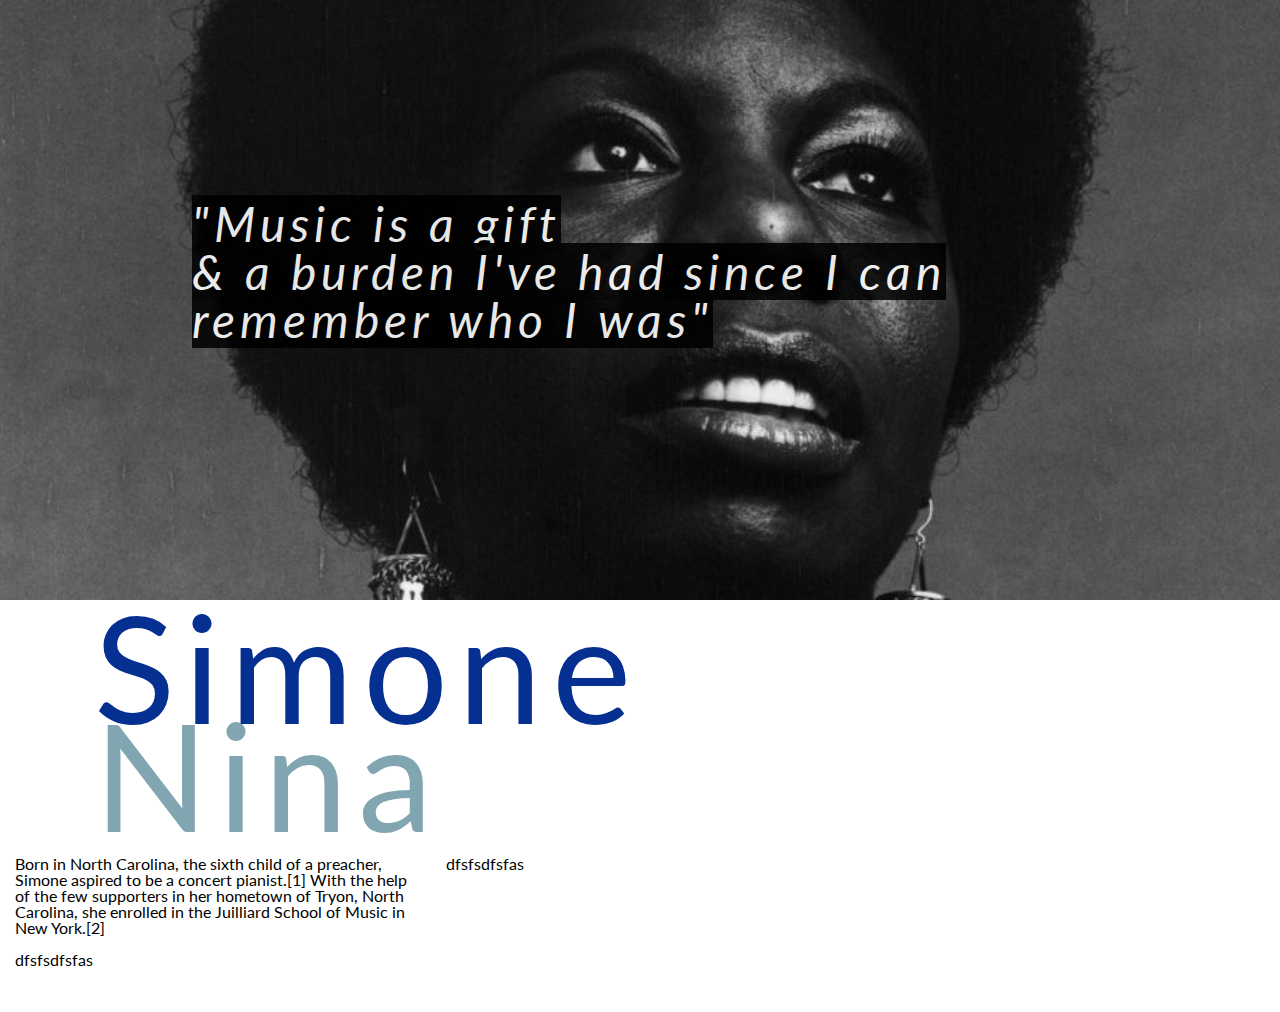
==== Projects/Tier 1/FCC FrontEnd Tribute/index.html @ d14429dd "Merge remote-tracking branch 'refs/remotes/origin/master'" ====
<!DOCTYPE html>
<html lang="">

<head>
    <link rel="stylesheet" href="assets/main.css">
    <link href="https://fonts.googleapis.com/css?family=Allura|Cardo|Cookie|Hammersmith+One|Lato|Merriweather|Roboto" rel="stylesheet">
    <meta charset="utf-8">
    <meta name="viewport" content="width=device-width, initial-scale=1.0">
    <title></title>
</head>

<body>
    <div class="row">
        <div class="img-container">
            <h4 class="titlequote"><span>        "Music is a gift <br>& a burden I've had since I can <br>remember who I was"</span>

    </h4> </div>
    </div>
    <div class="row">
        <section class="col-1-3">
            <h2 class="h2second">Simone</h2>
            <br>
            <br>
            <br>
            <br>
            <h2 class="h2first">Nina </h2> </section>         
    </div>
        <div class=" row">
        <section class="col-1-3">
            <br>
        <p><ol>
            <li>
                Born in North Carolina, the sixth child of a preacher, Simone aspired to be a concert pianist.[1] With the help of the few supporters in her hometown of Tryon, North Carolina, she enrolled in the Juilliard School of Music in New York.[2]


            </li>
            
        </ol></p>
        </section>
         <section class="col-1-3">
            <br>
        <p>dfsfsdfsfas</p>
        </section>
         <section class="col-1-3">
            <br>
        <p>dfsfsdfsfas</p>
        </section>
    </div>
    
</body>

</html>
---- Projects/Tier 1/FCC FrontEnd Tribute/assets/main.css ----
/* http://meyerweb.com/eric/tools/css/reset/
   v2.0 | 20110126
   License: none (public domain)
*/

html, body, div, span, applet, object, iframe,
h1, h2, h3, h4, h5, h6, p, blockquote, pre,
a, abbr, acronym, address, big, cite, code,
del, dfn, em, img, ins, kbd, q, s, samp,
small, strike, strong, sub, sup, tt, var,
b, u, i, center,
dl, dt, dd, ol, ul, li,
fieldset, form, label, legend,
table, caption, tbody, tfoot, thead, tr, th, td,
article, aside, canvas, details, embed,
figure, figcaption, footer, header, hgroup,
menu, nav, output, ruby, section, summary,
time, mark, audio, video {
  margin: 0;
  padding: 0;
  border: 0;
  font-size: 100%;
  font: inherit;
  vertical-align: baseline;
}
/* HTML5 display-role reset for older browsers */
article, aside, details, figcaption, figure,
footer, header, hgroup, menu, nav, section {
  display: block;
}
body {
  line-height: 1;
}
ol, ul {
  list-style: none;
}
blockquote, q {
  quotes: none;
}
blockquote:before, blockquote:after,
q:before, q:after {
  content: '';
  content: none;
}
table {
  border-collapse: collapse;
  border-spacing: 0;
}

/*
=====Grid
*/

*,
*:before,
*:after {
  -webkit-box-sizing: border-box;
     -moz-box-sizing: border-box;
          box-sizing: border-box;
}
.container,
.grid {
  margin: 0 auto;
  width: 960px;
}
.container {
  padding-left: 30px;
  padding-right: 30px;
}
.grid,
.col-1-3,
.col-2-3 {
  padding-left: 15px;
  padding-right: 15px;
}
.col-1-3,
.col-2-3  {
  display: inline-block;
  vertical-align: top;
}
.col-1-3 {
  width: 33.33%;
}
.col-2-3 {
  width: 66.66%;
}

/*
  ====Clearfix
*/

.group:before,
.group:after {
  content: "";
  display: table;
}
.group:after {
  clear: both;
}
.group {
  clear: both;
  *zoom: 1;
}

/*
=======Row
*/

.row,
.row-alt {
  min-width: 960px;
}
.row {
  background: #fff;
  padding: 0px 0 44px 0;
}

.background {
    color: wheat;
}

/*
=======Header IMG
*/

.img-container {
    display:block;
  min-height: 600px;
  background-image: url(images/imageedit_2_7279877435.jpg);
  background-repeat: no-repeat;
  background-size: cover;
  background-position: center top;
  /*padding: 40px; (If don't want to set min-height or some image content is there) */
        width: 100%;
        height: auto;
}

/*
======Typography
*/


h1 {
  font-size: 36px;
  line-height: 44px;
}
h2 {
  font-size: 150px;
  line-height: 44px;
 letter-spacing: 10px;

}
h3 {
  font-size: 90px;
}
h4 {
  font-size: 48px;
}

.bigfont{
    font-size: 46;
}


h2 { 
   position: relative; 
   left: 20%; 
   width: 50%; 
 font-family: Lato;
        opacity: 0.5;

}


h3 { 
   position: absolute; 
   top: 600px; 
   left: 15%; 
   width: 50%; 
    color: white;
 font-family: Lato;
        opacity: 0.9;
     letter-spacing: 10px;
}


h4 { 
   position: absolute; 
   top: 200px; 
   left: 15%; 
   width: 80%; 
    color: #ffffff;
 font-family: Lato;
        opacity: 0.9;
     letter-spacing: 5px;
}

h4 span { 
    background-color:rgba(0, 0, 0, 0.95);    
}

.titlequote {
    font-style: italic;
}

.h2second {
    color: #052F90;
    opacity: 100;
}
.h2first {
    color: #085065;
}

p, li {
    font-size: 16px;
    font-family: lato;
}
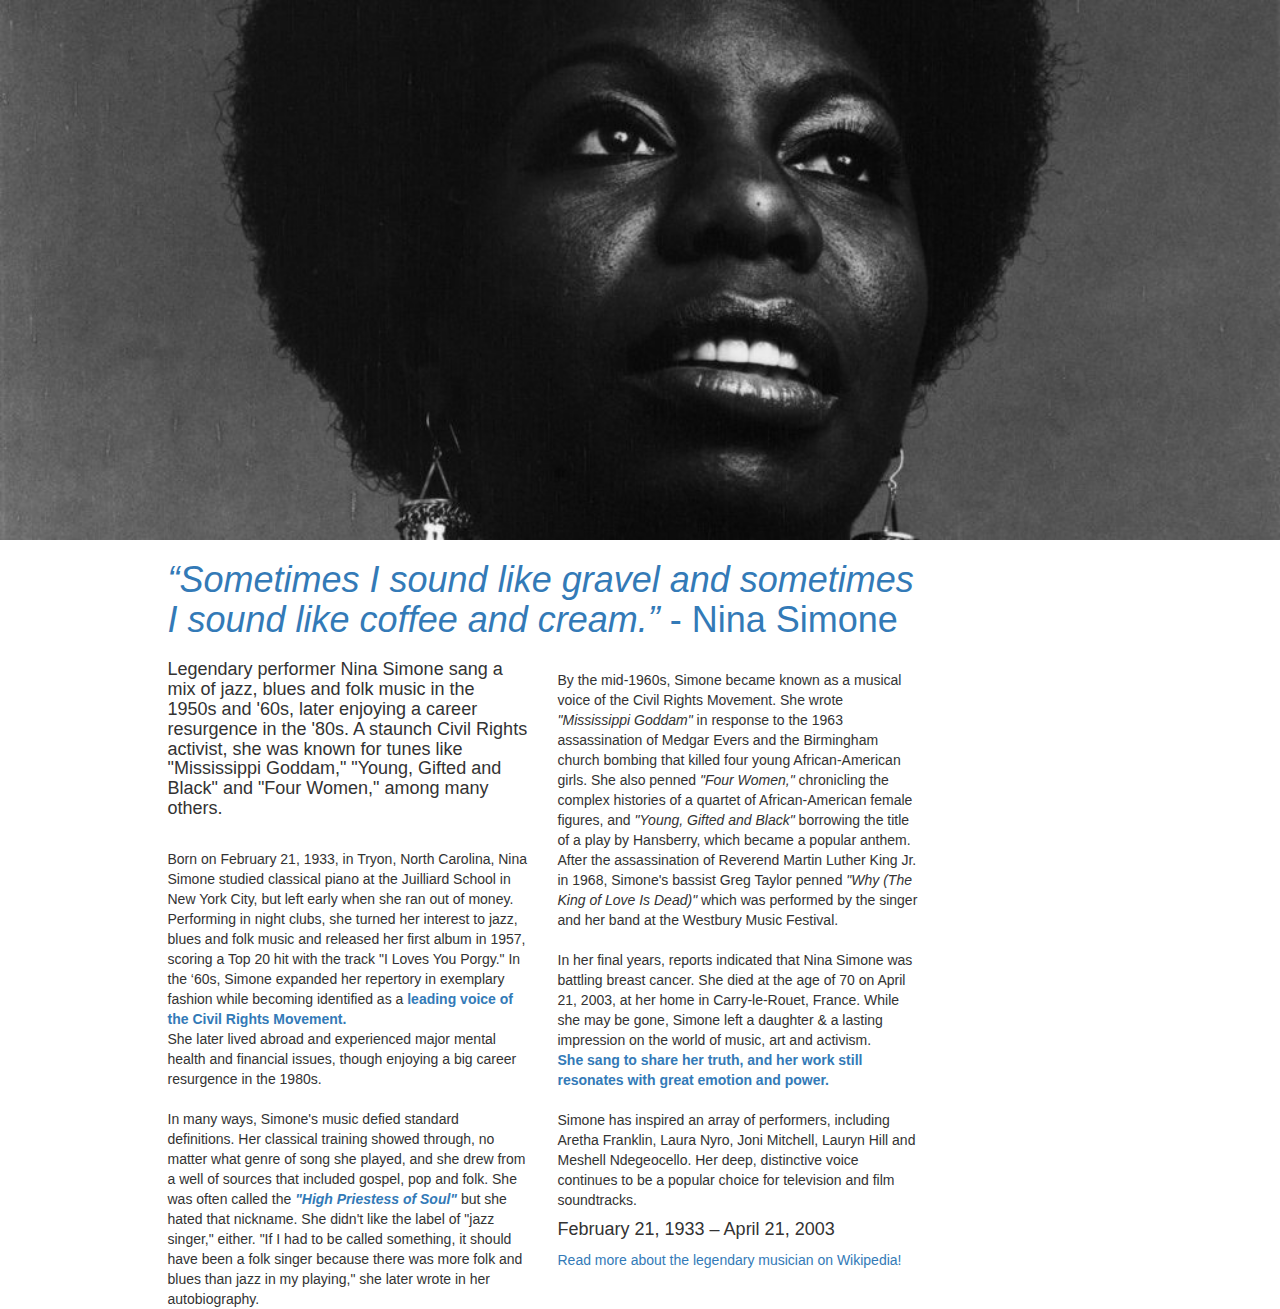
==== commit cd638a44: "Completed my Tribute Page" ====
--- a/Projects/Tier 1/FCC FrontEnd Tribute/index.html
+++ b/Projects/Tier 1/FCC FrontEnd Tribute/index.html
@@ -2,51 +2,84 @@
 <html lang="">
 
 <head>
-    <link rel="stylesheet" href="assets/main.css">
+    <link rel="stylesheet2" href="assets/main.css">
+
+    <link rel="stylesheet" href="https://maxcdn.bootstrapcdn.com/bootstrap/3.3.7/css/bootstrap.min.css" integrity="sha384-BVYiiSIFeK1dGmJRAkycuHAHRg32OmUcww7on3RYdg4Va+PmSTsz/K68vbdEjh4u" crossorigin="anonymous">
+
     <link href="https://fonts.googleapis.com/css?family=Allura|Cardo|Cookie|Hammersmith+One|Lato|Merriweather|Roboto" rel="stylesheet">
+
     <meta charset="utf-8">
     <meta name="viewport" content="width=device-width, initial-scale=1.0">
     <title></title>
 </head>
 
 <body>
-    <div class="row">
-        <div class="img-container">
-            <h4 class="titlequote"><span>        "Music is a gift <br>& a burden I've had since I can <br>remember who I was"</span>
-
-    </h4> </div>
-    </div>
-    <div class="row">
-        <section class="col-1-3">
-            <h2 class="h2second">Simone</h2>
-            <br>
-            <br>
-            <br>
-            <br>
-            <h2 class="h2first">Nina </h2> </section>         
-    </div>
-        <div class=" row">
-        <section class="col-1-3">
-            <br>
-        <p><ol>
-            <li>
-                Born in North Carolina, the sixth child of a preacher, Simone aspired to be a concert pianist.[1] With the help of the few supporters in her hometown of Tryon, North Carolina, she enrolled in the Juilliard School of Music in New York.[2]
 
 
-            </li>
-            
-        </ol></p>
-        </section>
-         <section class="col-1-3">
-            <br>
-        <p>dfsfsdfsfas</p>
-        </section>
-         <section class="col-1-3">
-            <br>
-        <p>dfsfsdfsfas</p>
-        </section>
+    <div class="container-">
+        <div class=" padding-0">
+            <img src="assets/images/imageedit_2_7279877435.jpg" class="img-responsive" width="13333">
+        </div>
+
     </div>
-    
+    <div class="container">
+        <div class="row">
+            <div class="col-lg-1">
+
+            </div>
+
+            <div class="col-lg-8 text-primary ">
+                <h1 class="text-white"><i>“Sometimes I sound like gravel and sometimes I sound like  coffee and cream.”</i> - Nina Simone </h1>
+            </div>
+        </div>
+        <div class="row">
+            <div class="col-sm-1">
+            </div>
+            <div class="col-sm-8">
+            </div>
+        </div>
+
+        <div class="row">
+            <div class="col-md-1">
+                
+            </div>
+            <div class="col-sm-4">
+
+
+                <h4> Legendary performer Nina Simone sang a mix of jazz, blues and folk music in the 1950s and '60s, later enjoying a career resurgence in the '80s. A staunch Civil Rights activist, she was known for tunes like "Mississippi Goddam," "Young, Gifted and Black" and "Four Women," among many others.
+</h4>
+                <br> Born on February 21, 1933, in Tryon, North Carolina, Nina Simone studied classical piano at the Juilliard School in New York City, but left early when she ran out of money.
+                <br>Performing in night clubs, she turned her interest to jazz, blues and folk music and released her first album in 1957, scoring a Top 20 hit with the track "I Loves You Porgy." In the ‘60s, Simone expanded her repertory in exemplary fashion while becoming identified as a <b class="text-primary">leading voice of the Civil Rights Movement.</b>
+                <br>She later lived abroad and experienced major mental health and financial issues, though enjoying a big career resurgence in the 1980s. 
+                <br>
+                <br> In many ways, Simone's music defied standard definitions. Her classical training showed through, no matter what genre of song she played, and she drew from a well of sources that included gospel, pop and folk. She was often called the <i><b class="text-primary">"High Priestess of Soul"</b></i> but she hated that nickname. She didn't like the label of "jazz singer," either. "If I had to be called something, it should have been a folk singer because there was more folk and blues than jazz in my playing," she later wrote in her autobiography.
+
+
+
+            </div>
+            <div class="col-sm-4"><br>
+                By the mid-1960s, Simone became known as a musical voice of the Civil Rights Movement. She wrote <i>"Mississippi Goddam"</i> in response to the 1963 assassination of Medgar Evers and the Birmingham church bombing that killed four young African-American girls. She also penned <i>"Four Women,"</i> chronicling the complex histories of a quartet of African-American female figures, and <i>"Young, Gifted and Black"</i> borrowing the title of a play by Hansberry, which became a popular anthem.
+                <br>After the assassination of Reverend Martin Luther King Jr. in 1968, Simone's bassist Greg Taylor penned <i>"Why (The King of Love Is Dead)"</i> which was performed by the singer and her band at the Westbury Music Festival.
+                <br>
+                <br> In her final years, reports indicated that Nina Simone was battling breast cancer. She died at the age of 70 on April 21, 2003, at her home in Carry-le-Rouet, France. While she may be gone, Simone left a daughter & a lasting impression on the world of music, art and activism. <br><b class="text-primary">
+                    She sang to share her truth, and her work still resonates with great emotion and power.
+                </b>
+                <br>
+                <br> Simone has inspired an array of performers, including Aretha Franklin, Laura Nyro, Joni Mitchell, Lauryn Hill and Meshell Ndegeocello. Her deep, distinctive voice continues to be a popular choice for television and film soundtracks.
+                <br>
+                
+                <h4>February 21, 1933 – April 21, 2003</h4>
+                <a href="https://en.wikipedia.org/wiki/Nina_Simone"> Read more about the legendary musician on Wikipedia!</a>
+
+            </div>
+        </div>
+
+
+
+
+    </div>
+
+
 </body>
 
 </html>--- a/Projects/Tier 1/FCC FrontEnd Tribute/assets/main.css
+++ b/Projects/Tier 1/FCC FrontEnd Tribute/assets/main.css
@@ -1,217 +1,7 @@
-/* http://meyerweb.com/eric/tools/css/reset/
-   v2.0 | 20110126
-   License: none (public domain)
-*/
-
-html, body, div, span, applet, object, iframe,
-h1, h2, h3, h4, h5, h6, p, blockquote, pre,
-a, abbr, acronym, address, big, cite, code,
-del, dfn, em, img, ins, kbd, q, s, samp,
-small, strike, strong, sub, sup, tt, var,
-b, u, i, center,
-dl, dt, dd, ol, ul, li,
-fieldset, form, label, legend,
-table, caption, tbody, tfoot, thead, tr, th, td,
-article, aside, canvas, details, embed,
-figure, figcaption, footer, header, hgroup,
-menu, nav, output, ruby, section, summary,
-time, mark, audio, video {
-  margin: 0;
-  padding: 0;
-  border: 0;
-  font-size: 100%;
-  font: inherit;
-  vertical-align: baseline;
-}
-/* HTML5 display-role reset for older browsers */
-article, aside, details, figcaption, figure,
-footer, header, hgroup, menu, nav, section {
-  display: block;
-}
-body {
-  line-height: 1;
-}
-ol, ul {
-  list-style: none;
-}
-blockquote, q {
-  quotes: none;
-}
-blockquote:before, blockquote:after,
-q:before, q:after {
-  content: '';
-  content: none;
-}
-table {
-  border-collapse: collapse;
-  border-spacing: 0;
+.padding-0 {
+    padding: 0;
 }
 
-/*
-=====Grid
-*/
-
-*,
-*:before,
-*:after {
-  -webkit-box-sizing: border-box;
-     -moz-box-sizing: border-box;
-          box-sizing: border-box;
-}
-.container,
-.grid {
-  margin: 0 auto;
-  width: 960px;
-}
-.container {
-  padding-left: 30px;
-  padding-right: 30px;
-}
-.grid,
-.col-1-3,
-.col-2-3 {
-  padding-left: 15px;
-  padding-right: 15px;
-}
-.col-1-3,
-.col-2-3  {
-  display: inline-block;
-  vertical-align: top;
-}
-.col-1-3 {
-  width: 33.33%;
-}
-.col-2-3 {
-  width: 66.66%;
-}
-
-/*
-  ====Clearfix
-*/
-
-.group:before,
-.group:after {
-  content: "";
-  display: table;
-}
-.group:after {
-  clear: both;
-}
-.group {
-  clear: both;
-  *zoom: 1;
-}
-
-/*
-=======Row
-*/
-
-.row,
-.row-alt {
-  min-width: 960px;
-}
-.row {
-  background: #fff;
-  padding: 0px 0 44px 0;
-}
-
-.background {
-    color: wheat;
-}
-
-/*
-=======Header IMG
-*/
-
-.img-container {
-    display:block;
-  min-height: 600px;
-  background-image: url(images/imageedit_2_7279877435.jpg);
-  background-repeat: no-repeat;
-  background-size: cover;
-  background-position: center top;
-  /*padding: 40px; (If don't want to set min-height or some image content is there) */
-        width: 100%;
-        height: auto;
-}
-
-/*
-======Typography
-*/
-
-
-h1 {
-  font-size: 36px;
-  line-height: 44px;
-}
-h2 {
-  font-size: 150px;
-  line-height: 44px;
- letter-spacing: 10px;
-
-}
-h3 {
-  font-size: 90px;
-}
-h4 {
-  font-size: 48px;
-}
-
-.bigfont{
-    font-size: 46;
-}
-
-
-h2 { 
-   position: relative; 
-   left: 20%; 
-   width: 50%; 
- font-family: Lato;
-        opacity: 0.5;
-
-}
-
-
-h3 { 
-   position: absolute; 
-   top: 600px; 
-   left: 15%; 
-   width: 50%; 
-    color: white;
- font-family: Lato;
-        opacity: 0.9;
-     letter-spacing: 10px;
-}
-
-
-h4 { 
-   position: absolute; 
-   top: 200px; 
-   left: 15%; 
-   width: 80%; 
-    color: #ffffff;
- font-family: Lato;
-        opacity: 0.9;
-     letter-spacing: 5px;
-}
-
-h4 span { 
-    background-color:rgba(0, 0, 0, 0.95);    
-}
-
-.titlequote {
-    font-style: italic;
-}
-
-.h2second {
-    color: #052F90;
-    opacity: 100;
-}
-.h2first {
-    color: #085065;
-}
-
-p, li {
-    font-size: 16px;
-    font-family: lato;
+.colorquote{
+    color: darkblue;
 }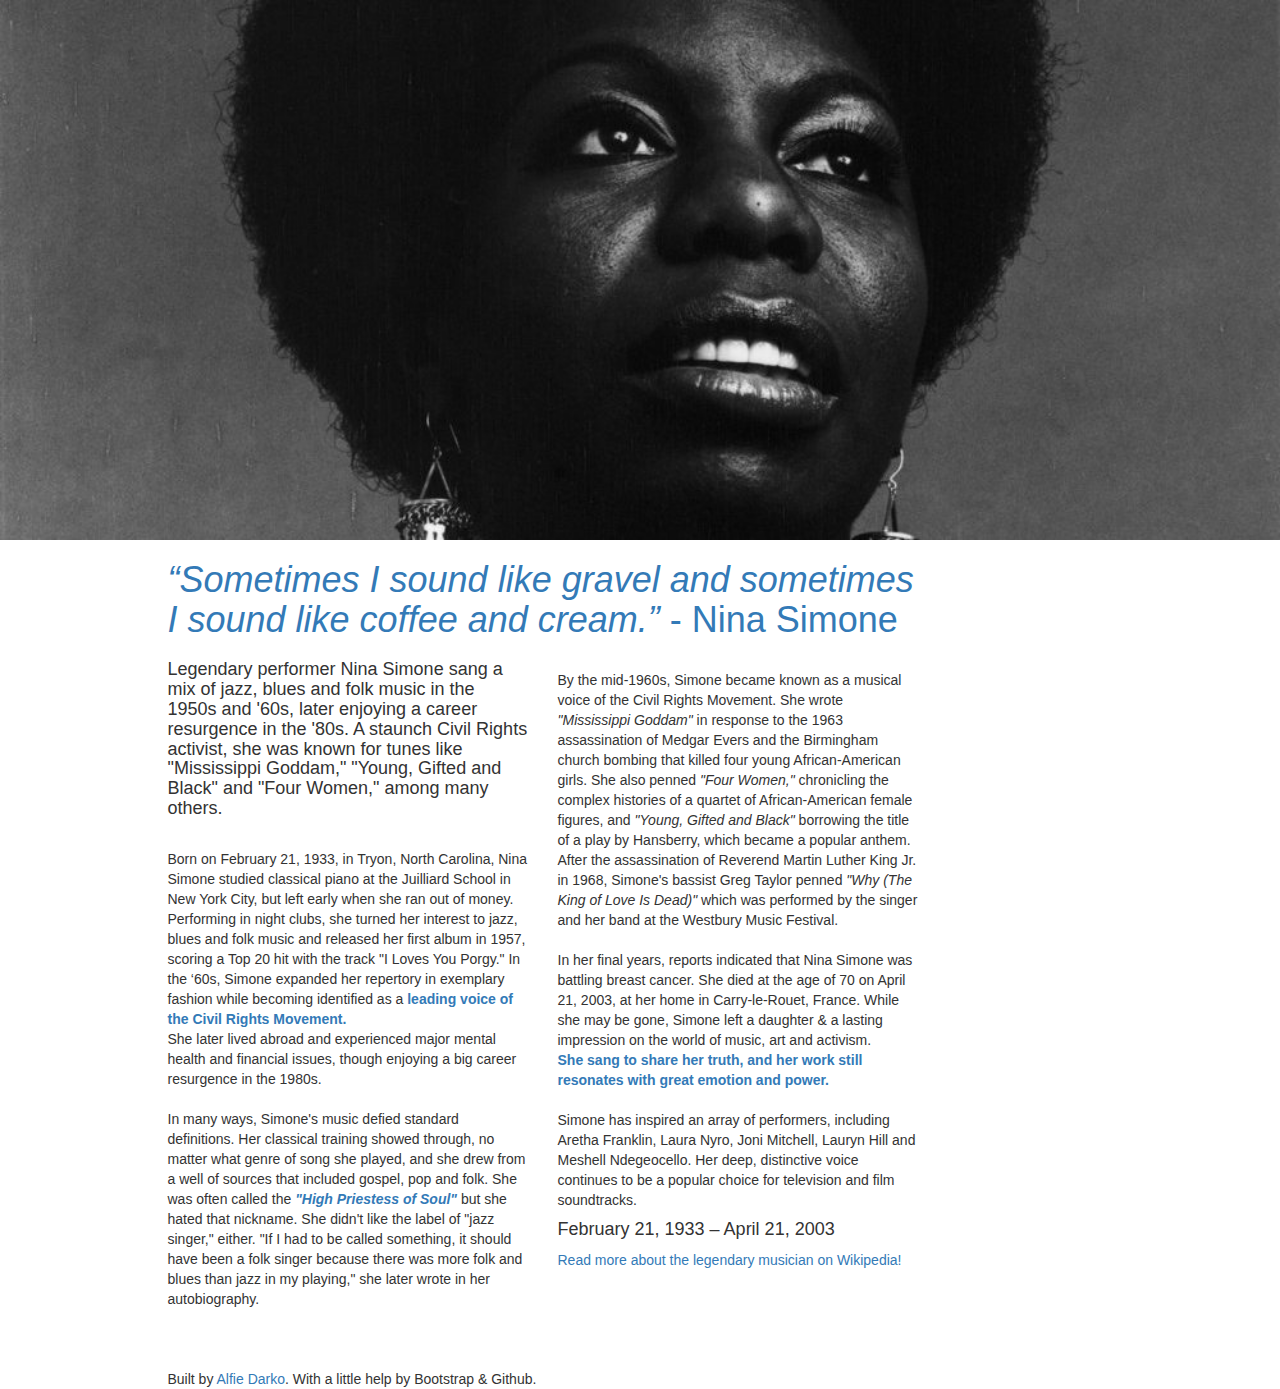
==== commit 67b05a77: "Updated my tribute page" ====
--- a/Projects/Tier 1/FCC FrontEnd Tribute/index.html
+++ b/Projects/Tier 1/FCC FrontEnd Tribute/index.html
@@ -73,8 +73,18 @@
 
             </div>
         </div>
+        <div class="row">
+            <div class="col-md-1">
+                
+            </div>
+            <div class="col-sm-8">
+                <br><br><br>
+                
+                Built by <a href="https://www.github.com/MrDotDarko"> Alfie Darko</a>. With a little help by Bootstrap & Github.
+            </div>
+        </div>
 
-
+       
 
 
     </div>
